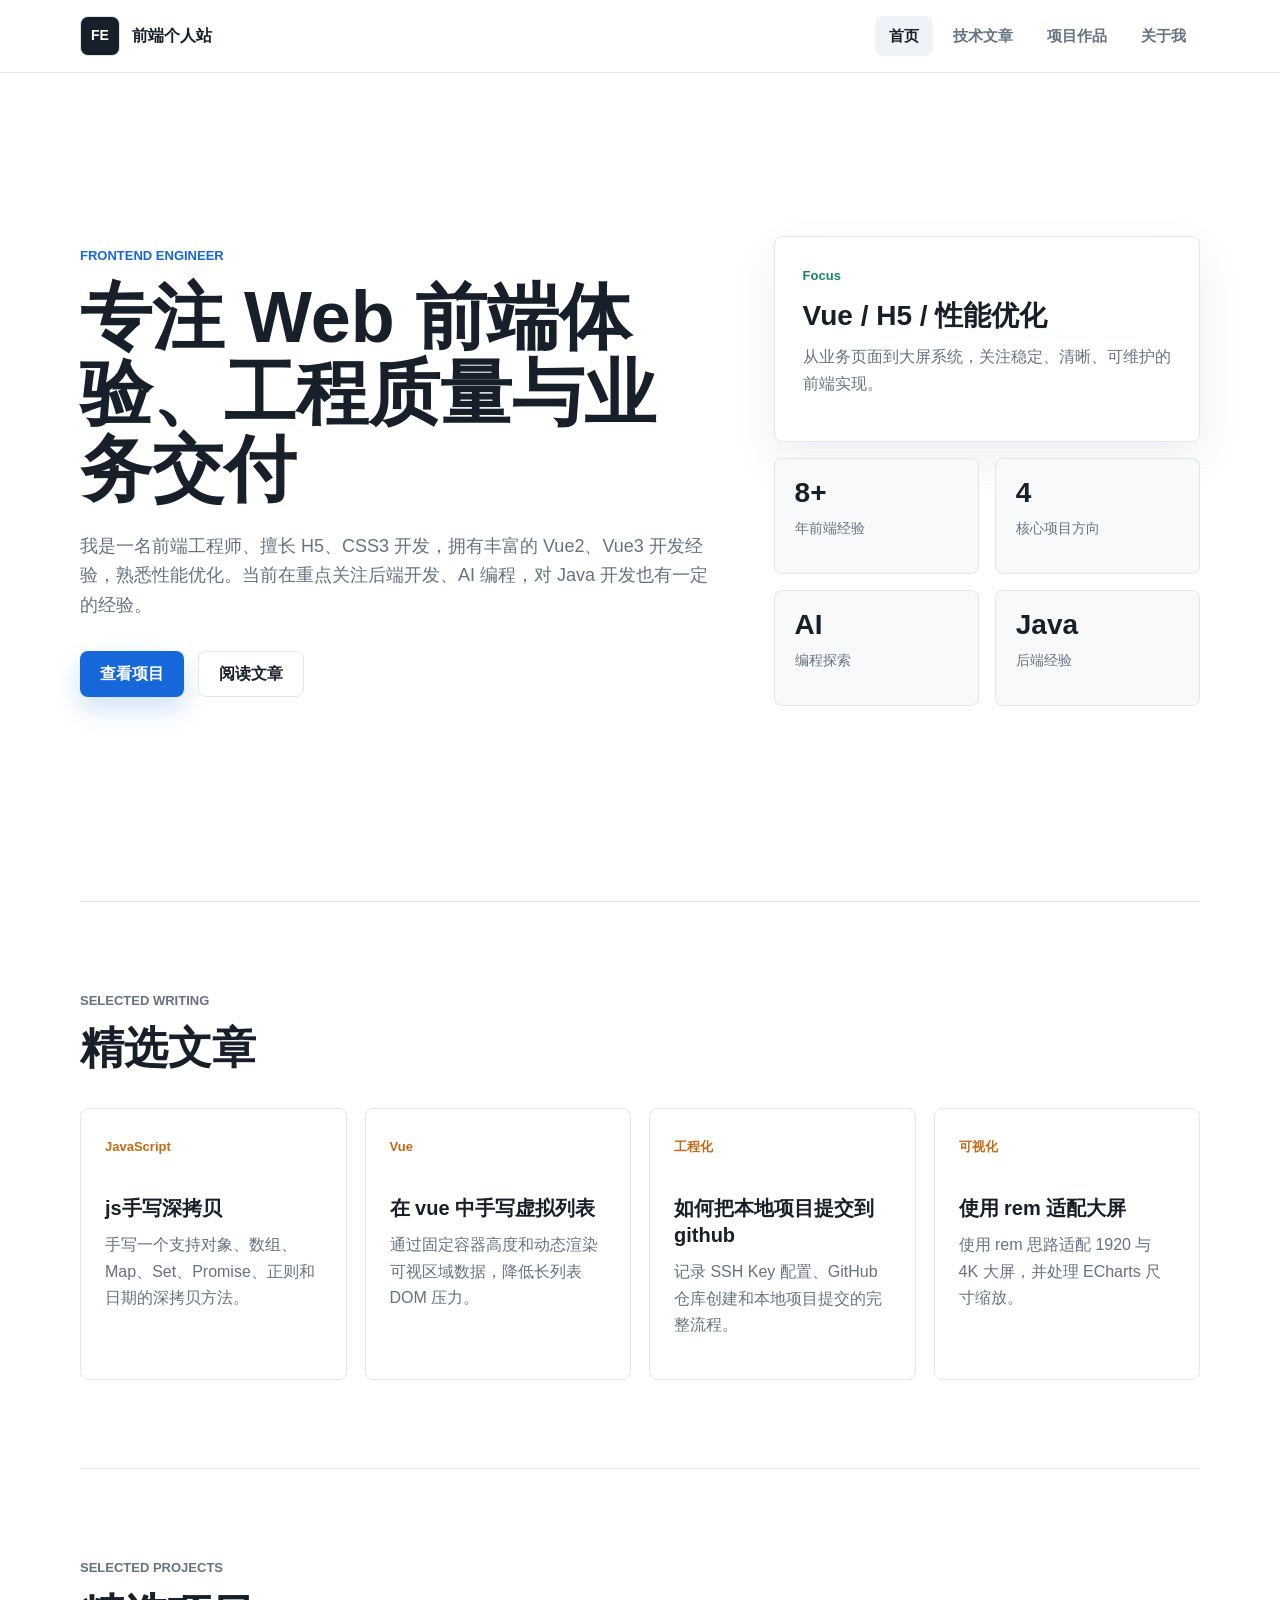
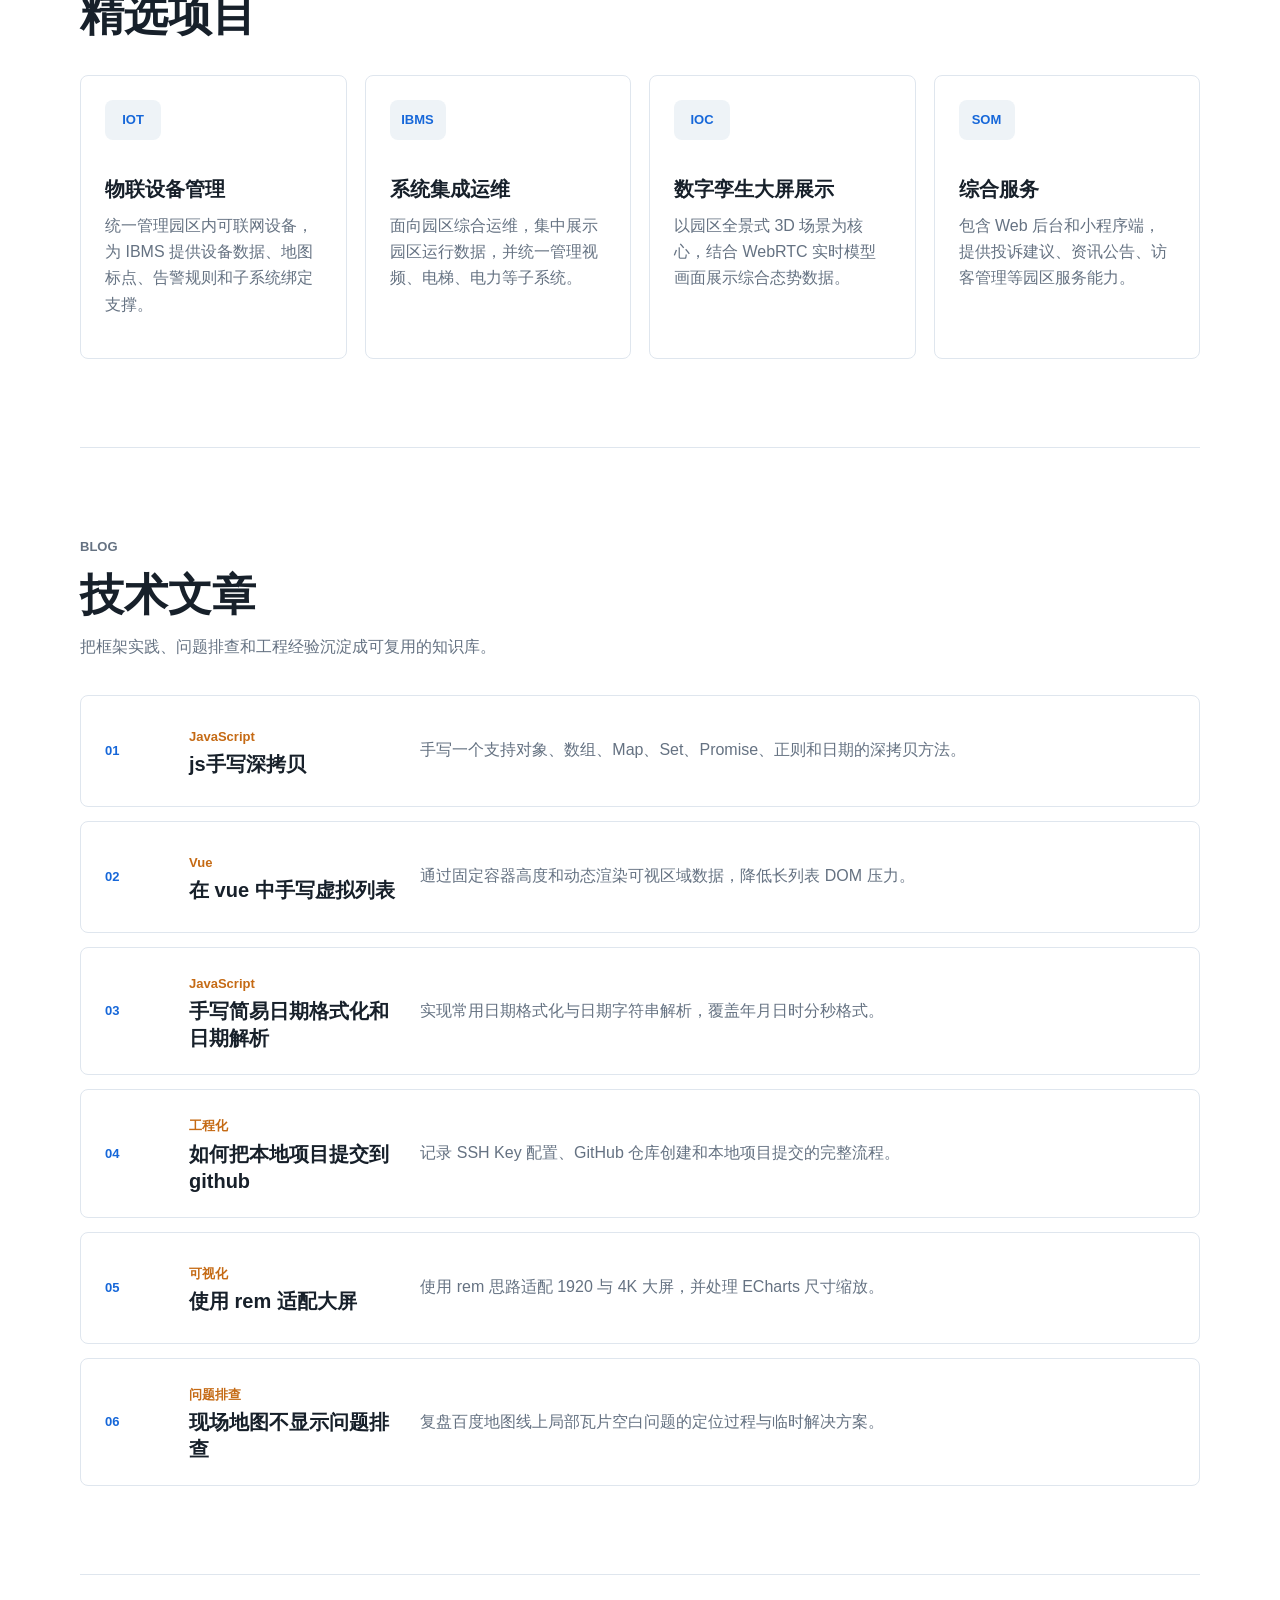
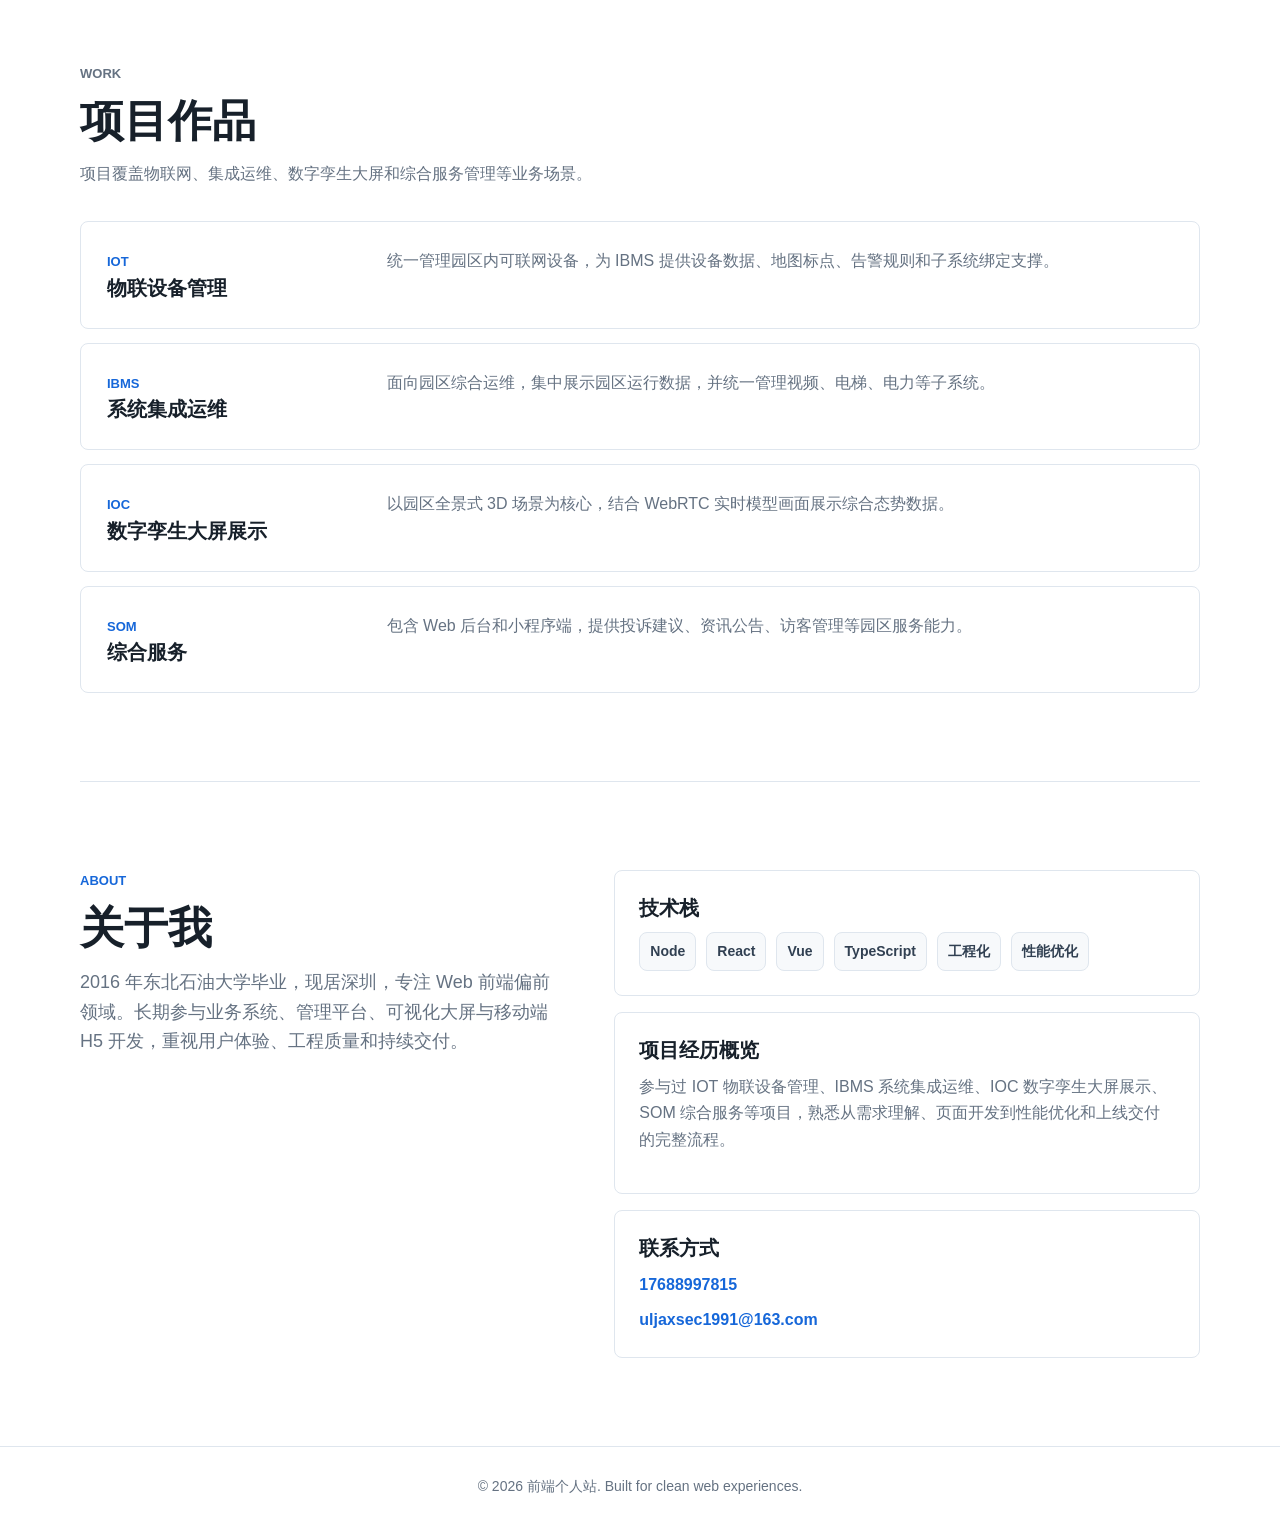
==== index.html @ a46da79b "项目初始化" ====
﻿<!DOCTYPE html>
<html lang="zh-CN">
<head>
  <meta charset="UTF-8">
  <meta name="viewport" content="width=device-width, initial-scale=1.0">
  <meta name="description" content="前端工程师个人网站，展示技术文章、项目作品和个人经历。">
  <title>前端工程师个人网站</title>
  <link rel="stylesheet" href="styles.css">
</head>
<body>
  <header class="site-header">
    <nav class="navbar" aria-label="主导航">
      <a class="brand" href="#home" aria-label="返回首页">
        <span class="brand-mark">FE</span>
        <span class="brand-text">前端个人站</span>
      </a>
      <button class="nav-toggle" type="button" aria-label="打开导航" aria-expanded="false">
        <span></span>
        <span></span>
      </button>
      <div class="nav-links">
        <a href="#home">首页</a>
        <a href="#articles">技术文章</a>
        <a href="#projects">项目作品</a>
        <a href="#about">关于我</a>
      </div>
    </nav>
  </header>

  <main>
    <section class="hero section" id="home">
      <div class="hero-content">
        <p class="eyebrow">Frontend Engineer</p>
        <h1>专注 Web 前端体验、工程质量与业务交付</h1>
        <p class="hero-intro">我是一名前端工程师、擅长 H5、CSS3 开发，拥有丰富的 Vue2、Vue3 开发经验，熟悉性能优化。当前在重点关注后端开发、AI 编程，对 Java 开发也有一定的经验。</p>
        <div class="hero-actions">
          <a class="primary-btn" href="#projects">查看项目</a>
          <a class="secondary-btn" href="#articles">阅读文章</a>
        </div>
      </div>
      <div class="profile-panel" aria-label="个人能力概览">
        <div class="profile-card">
          <span class="panel-label">Focus</span>
          <strong>Vue / H5 / 性能优化</strong>
          <p>从业务页面到大屏系统，关注稳定、清晰、可维护的前端实现。</p>
        </div>
        <div class="metric-grid">
          <div><strong>8+</strong><span>年前端经验</span></div>
          <div><strong>4</strong><span>核心项目方向</span></div>
          <div><strong>AI</strong><span>编程探索</span></div>
          <div><strong>Java</strong><span>后端经验</span></div>
        </div>
      </div>
    </section>

    <section class="section featured-section" aria-labelledby="featured-articles-title">
      <div class="section-heading">
        <p class="eyebrow">Selected Writing</p>
        <h2 id="featured-articles-title">精选文章</h2>
      </div>
      <div class="card-grid article-grid">
        <a class="article-card" href="article-detail.html?id=01"><span>JavaScript</span><h3>js手写深拷贝</h3><p>手写一个支持对象、数组、Map、Set、Promise、正则和日期的深拷贝方法。</p></a>
        <a class="article-card" href="article-detail.html?id=02"><span>Vue</span><h3>在 vue 中手写虚拟列表</h3><p>通过固定容器高度和动态渲染可视区域数据，降低长列表 DOM 压力。</p></a>
        <a class="article-card" href="article-detail.html?id=04"><span>工程化</span><h3>如何把本地项目提交到 github</h3><p>记录 SSH Key 配置、GitHub 仓库创建和本地项目提交的完整流程。</p></a>
        <a class="article-card" href="article-detail.html?id=05"><span>可视化</span><h3>使用 rem 适配大屏</h3><p>使用 rem 思路适配 1920 与 4K 大屏，并处理 ECharts 尺寸缩放。</p></a>
      </div>
    </section>

    <section class="section featured-section" aria-labelledby="featured-projects-title">
      <div class="section-heading">
        <p class="eyebrow">Selected Projects</p>
        <h2 id="featured-projects-title">精选项目</h2>
      </div>
      <div class="card-grid project-grid">
        <a class="project-card" href="project-detail.html?id=iot"><div class="project-icon">IOT</div><h3>物联设备管理</h3><p>统一管理园区内可联网设备，为 IBMS 提供设备数据、地图标点、告警规则和子系统绑定支撑。</p></a>
        <a class="project-card" href="project-detail.html?id=ibms"><div class="project-icon">IBMS</div><h3>系统集成运维</h3><p>面向园区综合运维，集中展示园区运行数据，并统一管理视频、电梯、电力等子系统。</p></a>
        <a class="project-card" href="project-detail.html?id=ioc"><div class="project-icon">IOC</div><h3>数字孪生大屏展示</h3><p>以园区全景式 3D 场景为核心，结合 WebRTC 实时模型画面展示综合态势数据。</p></a>
        <a class="project-card" href="project-detail.html?id=som"><div class="project-icon">SOM</div><h3>综合服务</h3><p>包含 Web 后台和小程序端，提供投诉建议、资讯公告、访客管理等园区服务能力。</p></a>
      </div>
    </section>

    <section class="section articles-section" id="articles">
      <div class="section-heading">
        <p class="eyebrow">Blog</p>
        <h2>技术文章</h2>
        <p>把框架实践、问题排查和工程经验沉淀成可复用的知识库。</p>
      </div>
      <div class="topic-list article-list" id="articleList" aria-label="技术文章列表"></div>
    </section>

    <section class="section projects-section" id="projects">
      <div class="section-heading">
        <p class="eyebrow">Work</p>
        <h2>项目作品</h2>
        <p>项目覆盖物联网、集成运维、数字孪生大屏和综合服务管理等业务场景。</p>
      </div>
      <div class="work-list">
        <a href="project-detail.html?id=iot"><div><span>IOT</span><h3>物联设备管理</h3></div><p>统一管理园区内可联网设备，为 IBMS 提供设备数据、地图标点、告警规则和子系统绑定支撑。</p></a>
        <a href="project-detail.html?id=ibms"><div><span>IBMS</span><h3>系统集成运维</h3></div><p>面向园区综合运维，集中展示园区运行数据，并统一管理视频、电梯、电力等子系统。</p></a>
        <a href="project-detail.html?id=ioc"><div><span>IOC</span><h3>数字孪生大屏展示</h3></div><p>以园区全景式 3D 场景为核心，结合 WebRTC 实时模型画面展示综合态势数据。</p></a>
        <a href="project-detail.html?id=som"><div><span>SOM</span><h3>综合服务</h3></div><p>包含 Web 后台和小程序端，提供投诉建议、资讯公告、访客管理等园区服务能力。</p></a>
      </div>
    </section>

    <section class="section about-section" id="about">
      <div class="about-layout">
        <div>
          <p class="eyebrow">About</p>
          <h2>关于我</h2>
          <p class="about-intro">2016 年东北石油大学毕业，现居深圳，专注 Web 前端偏前领域。长期参与业务系统、管理平台、可视化大屏与移动端 H5 开发，重视用户体验、工程质量和持续交付。</p>
        </div>
        <div class="about-details">
          <article><h3>技术栈</h3><div class="tag-group"><span>Node</span><span>React</span><span>Vue</span><span>TypeScript</span><span>工程化</span><span>性能优化</span></div></article>
          <article><h3>项目经历概览</h3><p>参与过 IOT 物联设备管理、IBMS 系统集成运维、IOC 数字孪生大屏展示、SOM 综合服务等项目，熟悉从需求理解、页面开发到性能优化和上线交付的完整流程。</p></article>
          <article class="contact-card"><h3>联系方式</h3><a href="tel:17688997815">17688997815</a><a href="mailto:uljaxsec1991@163.com">uljaxsec1991@163.com</a></article>
        </div>
      </div>
    </section>
  </main>

  <footer class="site-footer">
    <p>© 2026 前端个人站. Built for clean web experiences.</p>
  </footer>

  <script src="articles.js"></script>
  <script src="projects.js"></script>
  <script src="script.js"></script>
</body>
</html>
---- styles.css ----
:root {
  --bg: #ffffff;
  --surface: #f7f9fb;
  --surface-strong: #eef3f7;
  --text: #17202a;
  --muted: #657282;
  --line: #dfe6ee;
  --accent: #1667d9;
  --accent-dark: #0d4fb0;
  --green: #16875d;
  --orange: #c56a14;
  --shadow: 0 18px 45px rgba(34, 48, 72, 0.08);
  --radius: 8px;
}

* {
  box-sizing: border-box;
}

html {
  scroll-behavior: smooth;
}

body {
  margin: 0;
  background: var(--bg);
  color: var(--text);
  font-family: Arial, "Microsoft YaHei", sans-serif;
  line-height: 1.65;
}

a {
  color: inherit;
  text-decoration: none;
}

.site-header {
  position: sticky;
  top: 0;
  z-index: 20;
  border-bottom: 1px solid rgba(223, 230, 238, 0.88);
  background: rgba(255, 255, 255, 0.92);
  backdrop-filter: blur(16px);
}

.navbar {
  display: flex;
  align-items: center;
  justify-content: space-between;
  width: min(1120px, calc(100% - 40px));
  min-height: 72px;
  margin: 0 auto;
}

.brand {
  display: inline-flex;
  align-items: center;
  gap: 12px;
  font-weight: 800;
}

.brand-mark {
  display: inline-grid;
  place-items: center;
  width: 40px;
  height: 40px;
  border: 1px solid var(--line);
  border-radius: var(--radius);
  background: var(--text);
  color: #fff;
  font-size: 14px;
  letter-spacing: 0;
}

.brand-text {
  font-size: 16px;
}

.nav-links {
  display: flex;
  align-items: center;
  gap: 6px;
}

.nav-links a {
  border-radius: var(--radius);
  color: var(--muted);
  font-size: 15px;
  font-weight: 600;
  padding: 8px 14px;
  transition: background 0.2s ease, color 0.2s ease;
}

.nav-links a:hover,
.nav-links a.active {
  background: var(--surface-strong);
  color: var(--text);
}

.nav-toggle {
  display: none;
  width: 42px;
  height: 42px;
  border: 1px solid var(--line);
  border-radius: var(--radius);
  background: #fff;
  cursor: pointer;
}

.nav-toggle span {
  display: block;
  width: 18px;
  height: 2px;
  margin: 5px auto;
  background: var(--text);
}

.section {
  width: min(1120px, calc(100% - 40px));
  margin: 0 auto;
  padding: 88px 0;
}

.hero {
  display: grid;
  grid-template-columns: minmax(0, 1.08fr) minmax(320px, 0.72fr);
  align-items: center;
  gap: 54px;
  min-height: calc(100vh - 72px);
  padding-top: 56px;
}

.eyebrow {
  margin: 0 0 12px;
  color: var(--accent);
  font-size: 13px;
  font-weight: 800;
  letter-spacing: 0;
  text-transform: uppercase;
}

h1,
h2,
h3,
p {
  margin-top: 0;
}

h1 {
  max-width: 760px;
  margin-bottom: 24px;
  font-size: clamp(42px, 7vw, 72px);
  line-height: 1.06;
  letter-spacing: 0;
}

h2 {
  margin-bottom: 14px;
  font-size: clamp(30px, 4vw, 44px);
  line-height: 1.15;
  letter-spacing: 0;
}

h3 {
  margin-bottom: 10px;
  font-size: 20px;
  line-height: 1.35;
}

.hero-intro {
  max-width: 760px;
  margin-bottom: 30px;
  color: var(--muted);
  font-size: 18px;
}

.hero-actions {
  display: flex;
  flex-wrap: wrap;
  gap: 14px;
}

.primary-btn,
.secondary-btn {
  display: inline-flex;
  align-items: center;
  justify-content: center;
  min-height: 46px;
  border-radius: var(--radius);
  font-weight: 800;
  padding: 0 20px;
}

.primary-btn {
  background: var(--accent);
  color: #fff;
  box-shadow: 0 12px 26px rgba(22, 103, 217, 0.2);
}

.primary-btn:hover {
  background: var(--accent-dark);
}

.secondary-btn {
  border: 1px solid var(--line);
  background: #fff;
}

.profile-panel {
  display: grid;
  gap: 16px;
}

.profile-card,
.article-card,
.project-card,
.topic-list article,
.work-list article,
.work-list a,
.about-details article {
  border: 1px solid var(--line);
  border-radius: var(--radius);
  background: #fff;
}

.profile-card {
  padding: 28px;
  box-shadow: var(--shadow);
}

.panel-label {
  display: block;
  margin-bottom: 12px;
  color: var(--green);
  font-size: 13px;
  font-weight: 800;
}

.profile-card strong {
  display: block;
  margin-bottom: 12px;
  font-size: 28px;
  line-height: 1.2;
}

.profile-card p,
.article-card p,
.project-card p,
.topic-list p,
.work-list p,
.about-details p,
.section-heading p {
  color: var(--muted);
}

.metric-grid {
  display: grid;
  grid-template-columns: repeat(2, minmax(0, 1fr));
  gap: 16px;
}

.metric-grid div {
  min-height: 116px;
  border: 1px solid var(--line);
  border-radius: var(--radius);
  background: var(--surface);
  padding: 20px;
}

.metric-grid strong {
  display: block;
  margin-bottom: 8px;
  font-size: 28px;
  line-height: 1;
}

.metric-grid span {
  color: var(--muted);
  font-size: 14px;
}

.featured-section,
.articles-section,
.projects-section,
.about-section {
  border-top: 1px solid var(--line);
}

.section-heading {
  max-width: 720px;
  margin-bottom: 34px;
}

.card-grid {
  display: grid;
  grid-template-columns: repeat(4, minmax(0, 1fr));
  gap: 18px;
}

.article-card,
.project-card {
  min-height: 238px;
  padding: 24px;
  transition: border-color 0.2s ease, box-shadow 0.2s ease, transform 0.2s ease;
}

.article-card:hover,
.project-card:hover,
.topic-list article:hover,
.work-list article:hover,
.work-list a:hover {
  border-color: rgba(22, 103, 217, 0.38);
  box-shadow: var(--shadow);
  transform: translateY(-3px);
}

.article-card span {
  display: inline-flex;
  margin-bottom: 38px;
  color: var(--orange);
  font-size: 13px;
  font-weight: 800;
}

.project-icon {
  display: inline-grid;
  place-items: center;
  min-width: 56px;
  height: 40px;
  margin-bottom: 36px;
  border-radius: var(--radius);
  background: var(--surface-strong);
  color: var(--accent);
  font-size: 13px;
  font-weight: 900;
}

.topic-list,
.work-list {
  display: grid;
  gap: 14px;
}

.topic-list article,
.article-list-item,
.work-list article,
.work-list a {
  transition: border-color 0.2s ease, box-shadow 0.2s ease, transform 0.2s ease;
}

.topic-list article,
.article-list-item {
  display: grid;
  grid-template-columns: 64px minmax(170px, 0.28fr) minmax(0, 1fr);
  align-items: center;
  gap: 20px;
  min-height: 112px;
  padding: 22px 24px;
}

.topic-list span,
.article-list-item > span,
.work-list span {
  color: var(--accent);
  font-size: 13px;
  font-weight: 900;
}

.topic-list h3,
.article-list-item h3,
.work-list h3,
.topic-list p,
.article-list-item p,
.work-list p {
  margin-bottom: 0;
}

.article-list-item {
  border: 1px solid var(--line);
  border-radius: var(--radius);
  background: #fff;
}

.article-list-item strong {
  display: inline-block;
  margin-bottom: 4px;
  color: var(--orange);
  font-size: 13px;
}

.article-list-item:hover {
  border-color: rgba(22, 103, 217, 0.38);
  box-shadow: var(--shadow);
  transform: translateY(-3px);
}

.work-list article,
.work-list a {
  display: grid;
  grid-template-columns: minmax(220px, 0.32fr) minmax(0, 1fr);
  gap: 28px;
  padding: 26px;
}

.about-layout {
  display: grid;
  grid-template-columns: minmax(0, 0.82fr) minmax(360px, 1fr);
  gap: 54px;
}

.about-intro {
  color: var(--muted);
  font-size: 18px;
}

.about-details {
  display: grid;
  gap: 16px;
}

.about-details article {
  padding: 24px;
}

.tag-group {
  display: flex;
  flex-wrap: wrap;
  gap: 10px;
}

.tag-group span {
  border: 1px solid var(--line);
  border-radius: var(--radius);
  background: var(--surface);
  color: #314052;
  font-size: 14px;
  font-weight: 700;
  padding: 7px 10px;
}

.contact-card a {
  display: block;
  width: fit-content;
  margin-top: 8px;
  color: var(--accent);
  font-weight: 800;
}

.site-footer {
  border-top: 1px solid var(--line);
  padding: 28px 20px;
  text-align: center;
}

.site-footer p {
  margin: 0;
  color: var(--muted);
  font-size: 14px;
}

.article-page {
  width: min(900px, calc(100% - 40px));
  margin: 0 auto;
  padding: 72px 0 96px;
}

.article-detail {
  border: 1px solid var(--line);
  border-radius: var(--radius);
  background: #fff;
  padding: 44px;
  box-shadow: var(--shadow);
}

.back-link {
  display: inline-flex;
  margin-bottom: 28px;
  color: var(--accent);
  font-size: 14px;
  font-weight: 800;
}

.article-detail h1 {
  margin-bottom: 18px;
  font-size: clamp(34px, 5vw, 54px);
}

.article-summary {
  margin-bottom: 36px;
  color: var(--muted);
  font-size: 17px;
}

.markdown-body {
  color: #263241;
  font-size: 16px;
}

.markdown-body h2,
.markdown-body h3,
.markdown-body h4 {
  margin: 34px 0 14px;
  line-height: 1.35;
}

.markdown-body p {
  margin-bottom: 18px;
}

.markdown-body a {
  color: var(--accent);
  font-weight: 700;
}

.markdown-body code {
  border: 1px solid var(--line);
  border-radius: 6px;
  background: var(--surface);
  color: #c0362c;
  font-family: Consolas, "Courier New", monospace;
  font-size: 0.92em;
  padding: 2px 5px;
}

.markdown-body pre {
  overflow-x: auto;
  margin: 22px 0;
  border: 1px solid #263241;
  border-radius: var(--radius);
  background: #17202a;
  padding: 18px;
}

.markdown-body pre code {
  border: 0;
  background: transparent;
  color: #eef3f7;
  font-size: 14px;
  line-height: 1.7;
  padding: 0;
}

.markdown-body img {
  display: block;
  max-width: 100%;
  margin: 18px 0;
  border: 1px solid var(--line);
  border-radius: var(--radius);
}

@media (max-width: 980px) {
  .hero,
  .about-layout {
    grid-template-columns: 1fr;
  }

  .hero {
    min-height: auto;
  }

  .card-grid {
    grid-template-columns: repeat(2, minmax(0, 1fr));
  }
}

@media (max-width: 720px) {
  .navbar,
  .section {
    width: min(100% - 28px, 1120px);
  }

  .nav-toggle {
    display: block;
  }

  .nav-links {
    position: absolute;
    top: 72px;
    right: 14px;
    left: 14px;
    display: none;
    flex-direction: column;
    align-items: stretch;
    border: 1px solid var(--line);
    border-radius: var(--radius);
    background: #fff;
    padding: 8px;
    box-shadow: var(--shadow);
  }

  .nav-links.open {
    display: flex;
  }

  .nav-links a {
    padding: 12px 14px;
  }

  .section {
    padding: 64px 0;
  }

  .hero {
    gap: 34px;
    padding-top: 44px;
  }

  h1 {
    font-size: 42px;
  }

  .hero-intro,
  .about-intro {
    font-size: 16px;
  }

  .card-grid,
  .metric-grid {
    grid-template-columns: 1fr;
  }

  .topic-list article,
  .article-list-item,
  .work-list article,
  .work-list a {
    grid-template-columns: 1fr;
    gap: 10px;
  }

  .article-card,
  .project-card {
    min-height: auto;
  }

  .article-card span,
  .project-icon {
    margin-bottom: 24px;
  }
}

@media (max-width: 420px) {
  .brand-text {
    display: none;
  }

  h1 {
    font-size: 36px;
  }

  h2 {
    font-size: 30px;
  }

  .hero-actions a {
    width: 100%;
  }

  .article-page {
    width: min(100% - 28px, 900px);
    padding: 48px 0 72px;
  }

  .article-detail {
    padding: 26px 18px;
  }
}
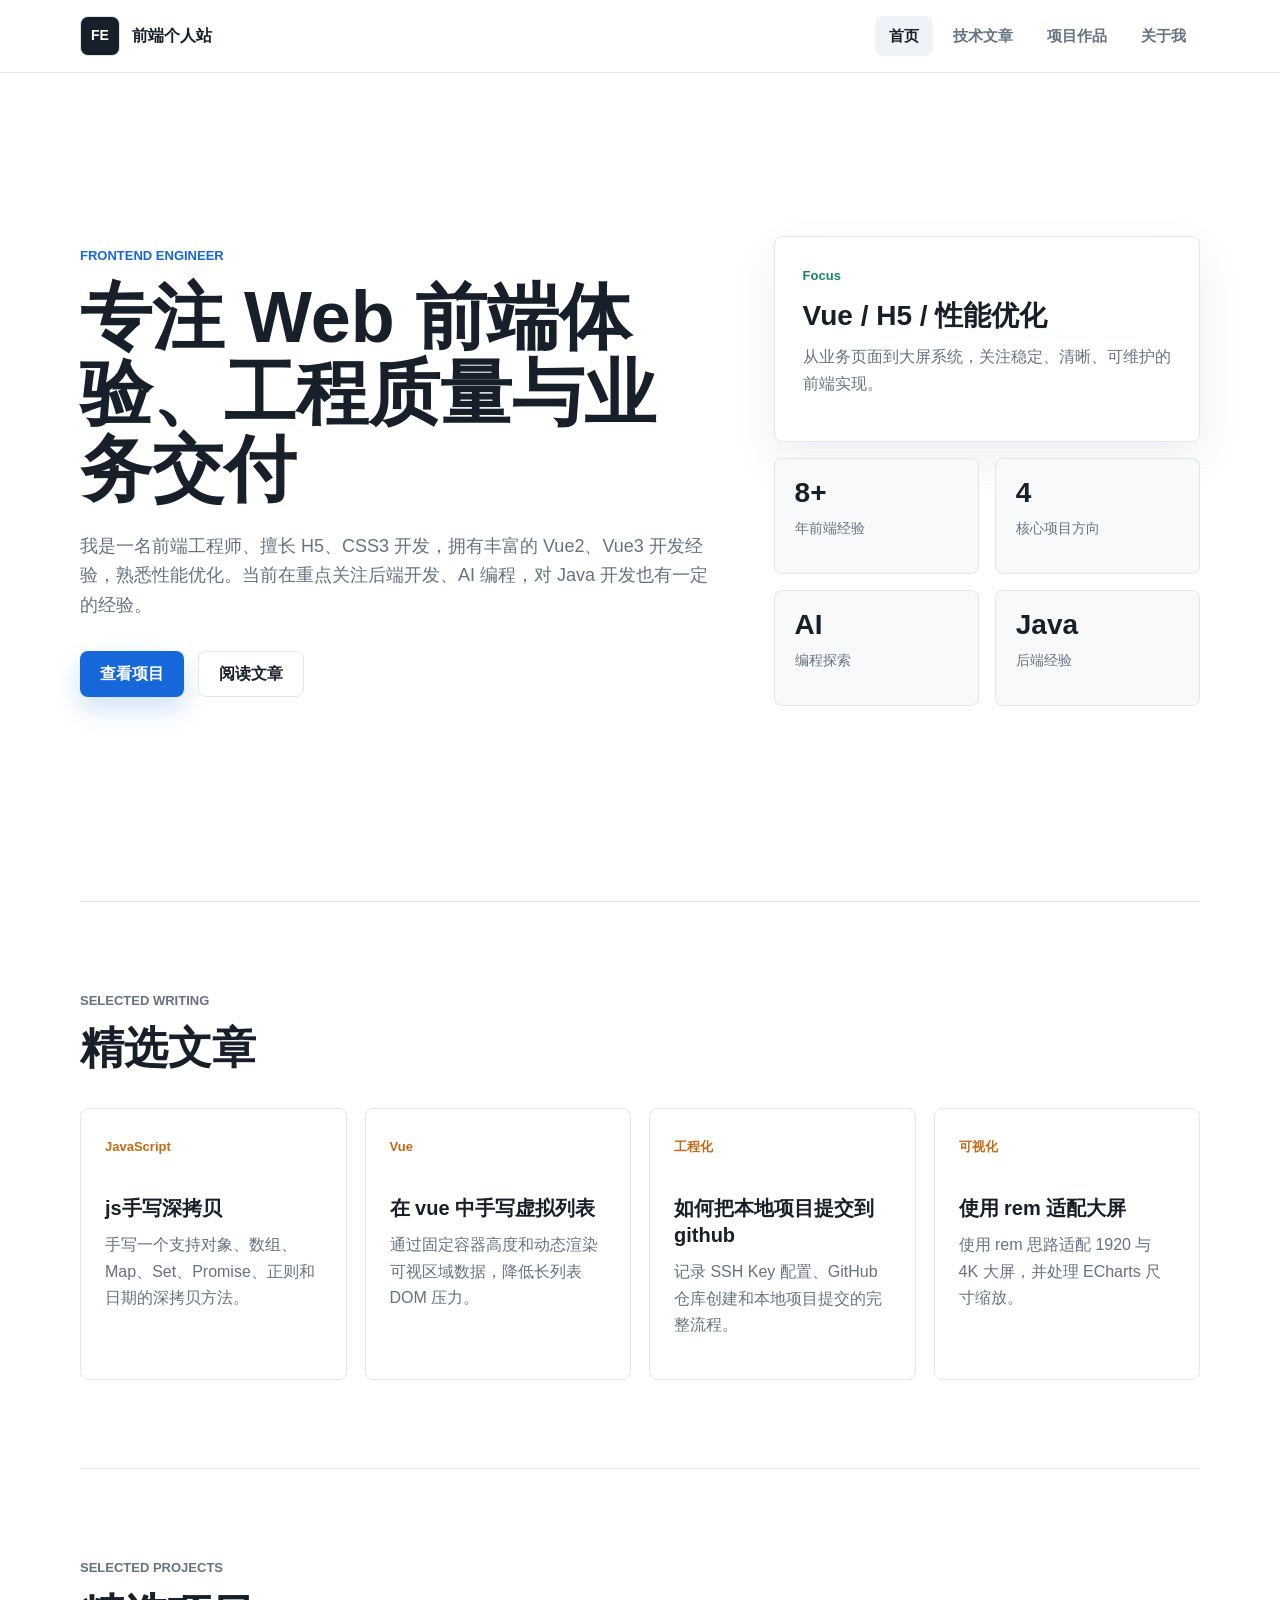
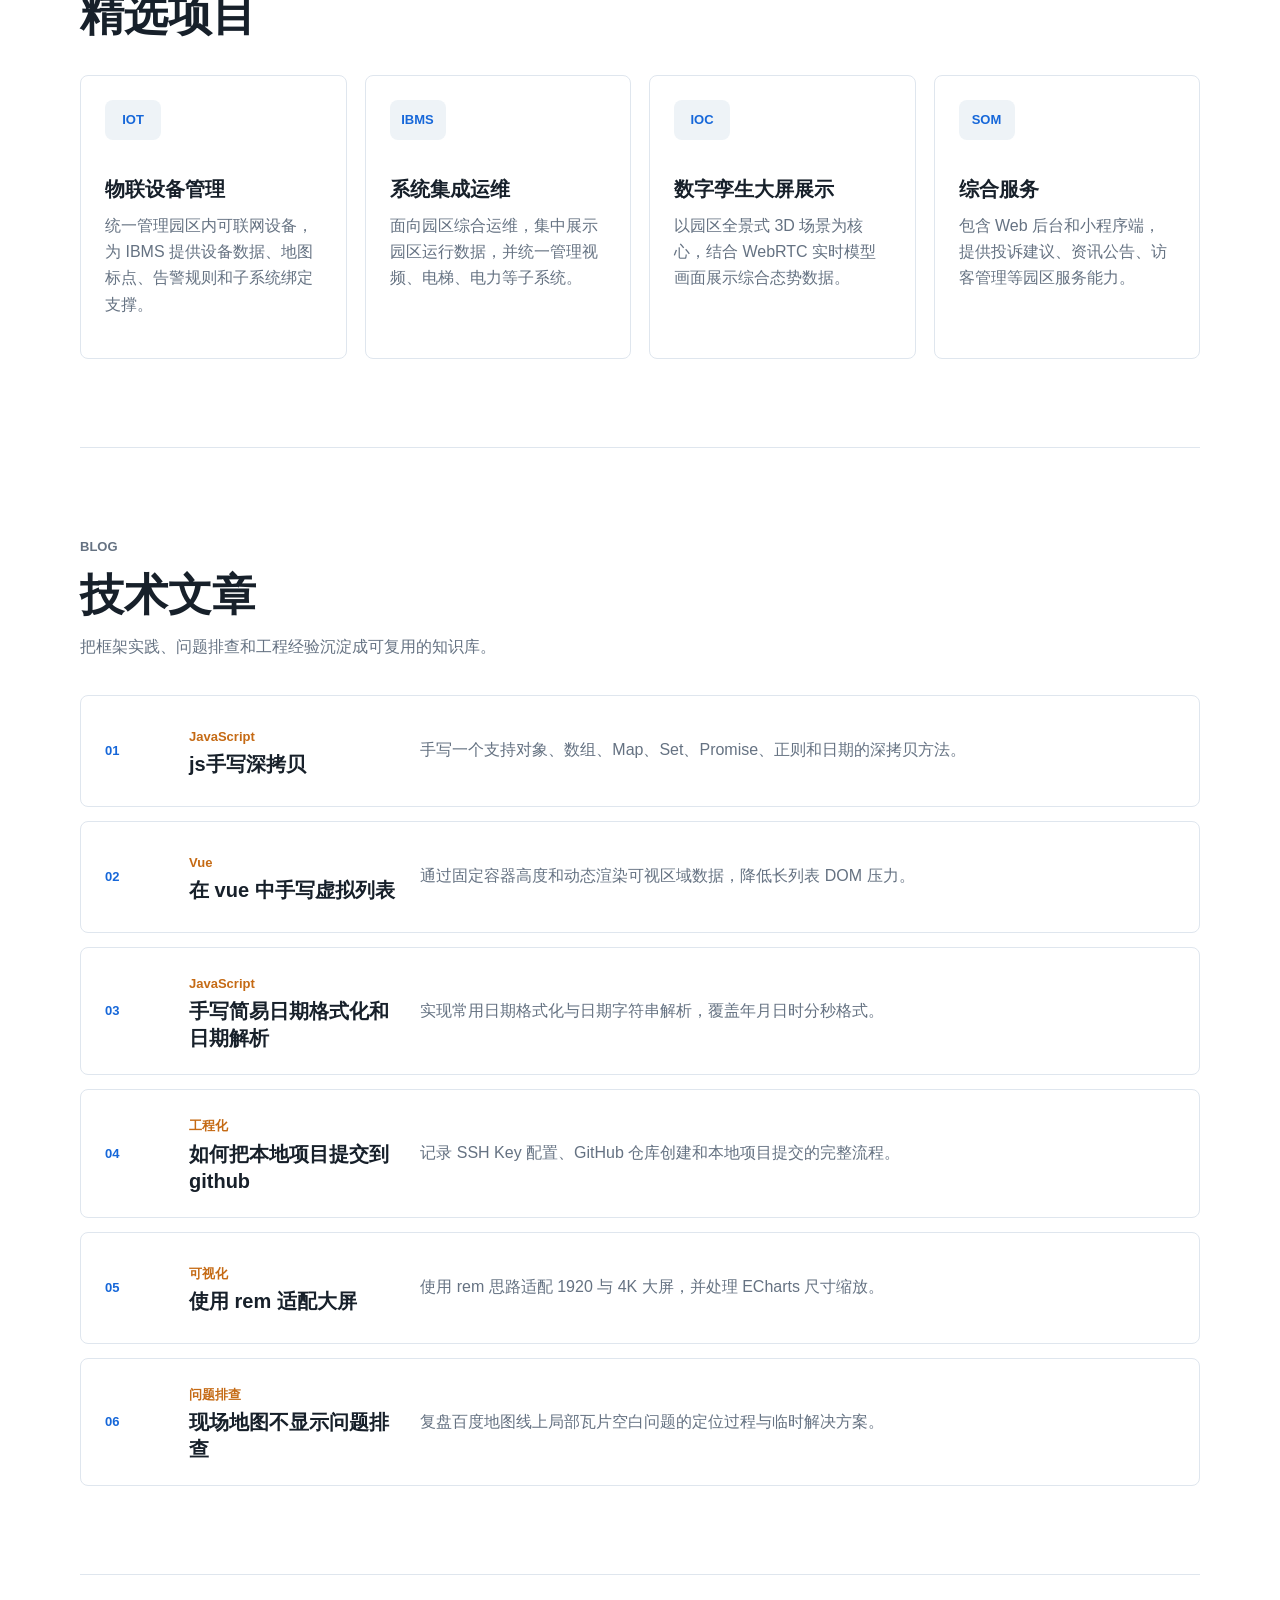
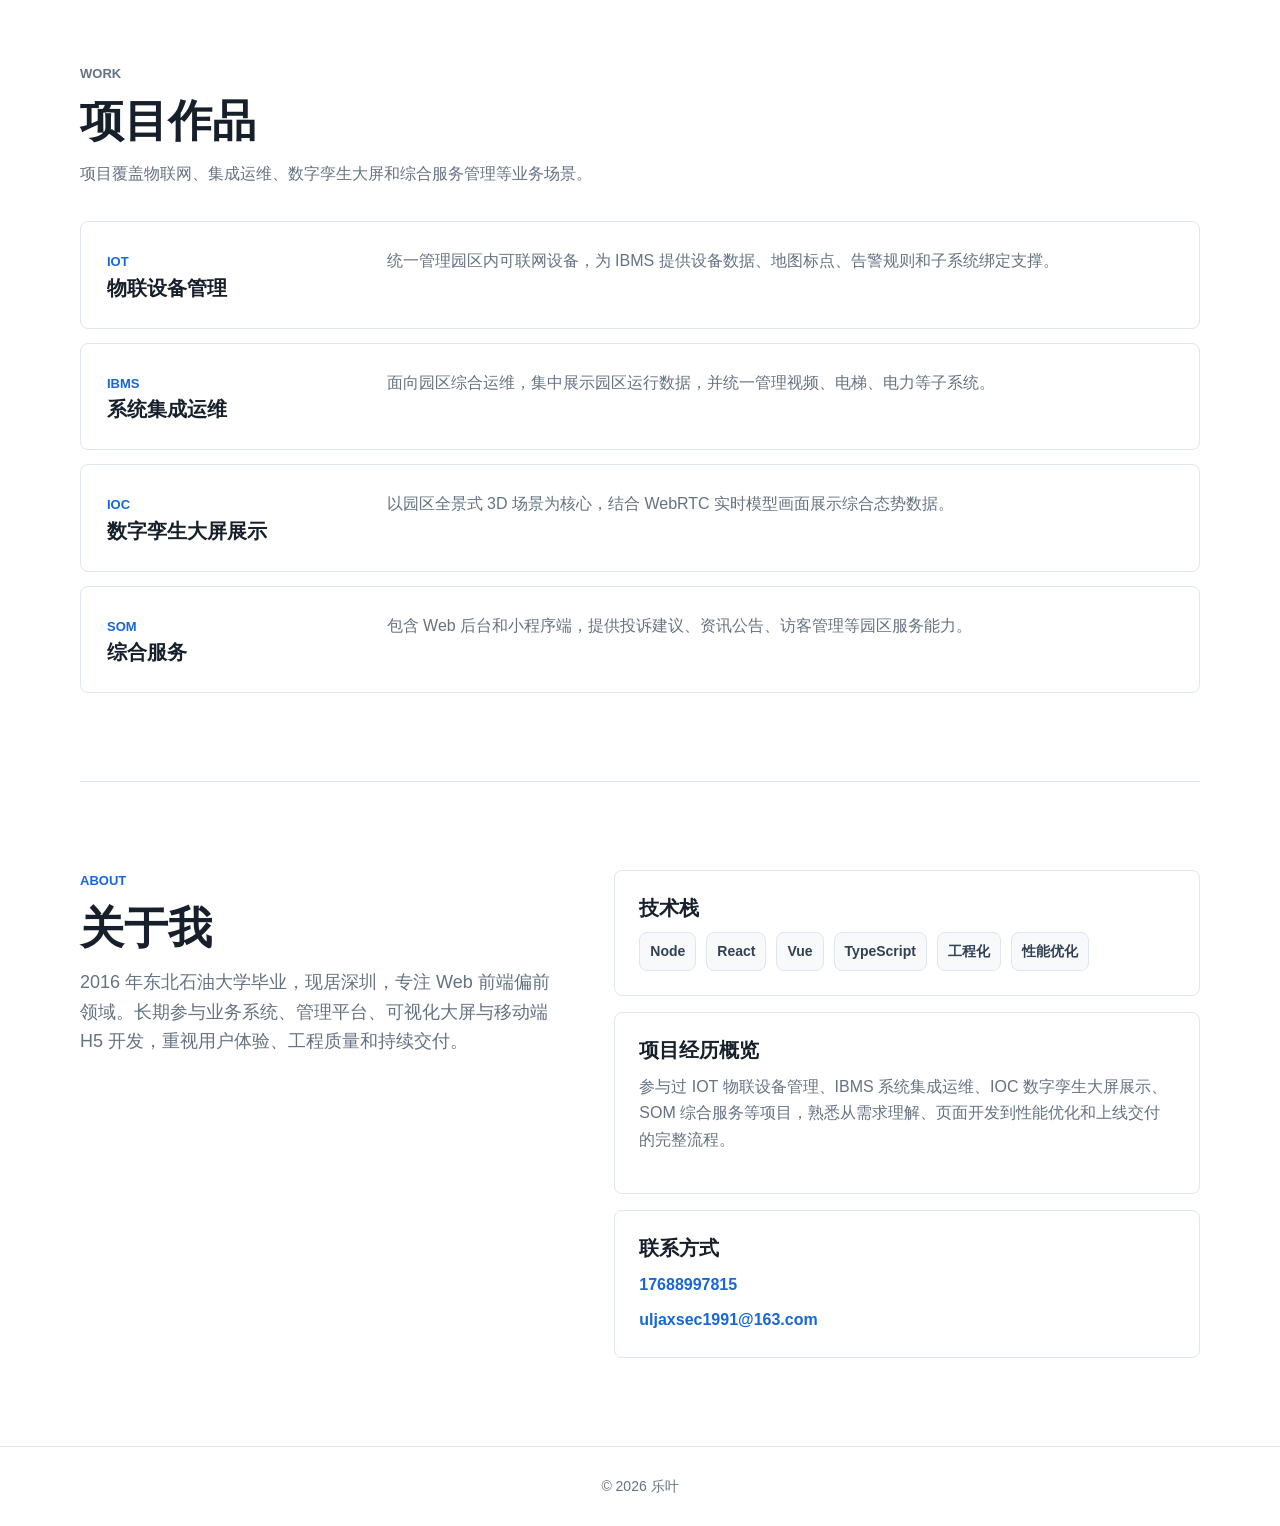
==== commit f315dae4: "页脚修改" ====
--- a/index.html
+++ b/index.html
@@ -4,7 +4,7 @@
   <meta charset="UTF-8">
   <meta name="viewport" content="width=device-width, initial-scale=1.0">
   <meta name="description" content="前端工程师个人网站，展示技术文章、项目作品和个人经历。">
-  <title>前端工程师个人网站</title>
+  <title>乐叶博客</title>
   <link rel="stylesheet" href="styles.css">
 </head>
 <body>
@@ -119,7 +119,7 @@
   </main>
 
   <footer class="site-footer">
-    <p>© 2026 前端个人站. Built for clean web experiences.</p>
+    <p>© 2026 乐叶</p>
   </footer>
 
   <script src="articles.js"></script>
